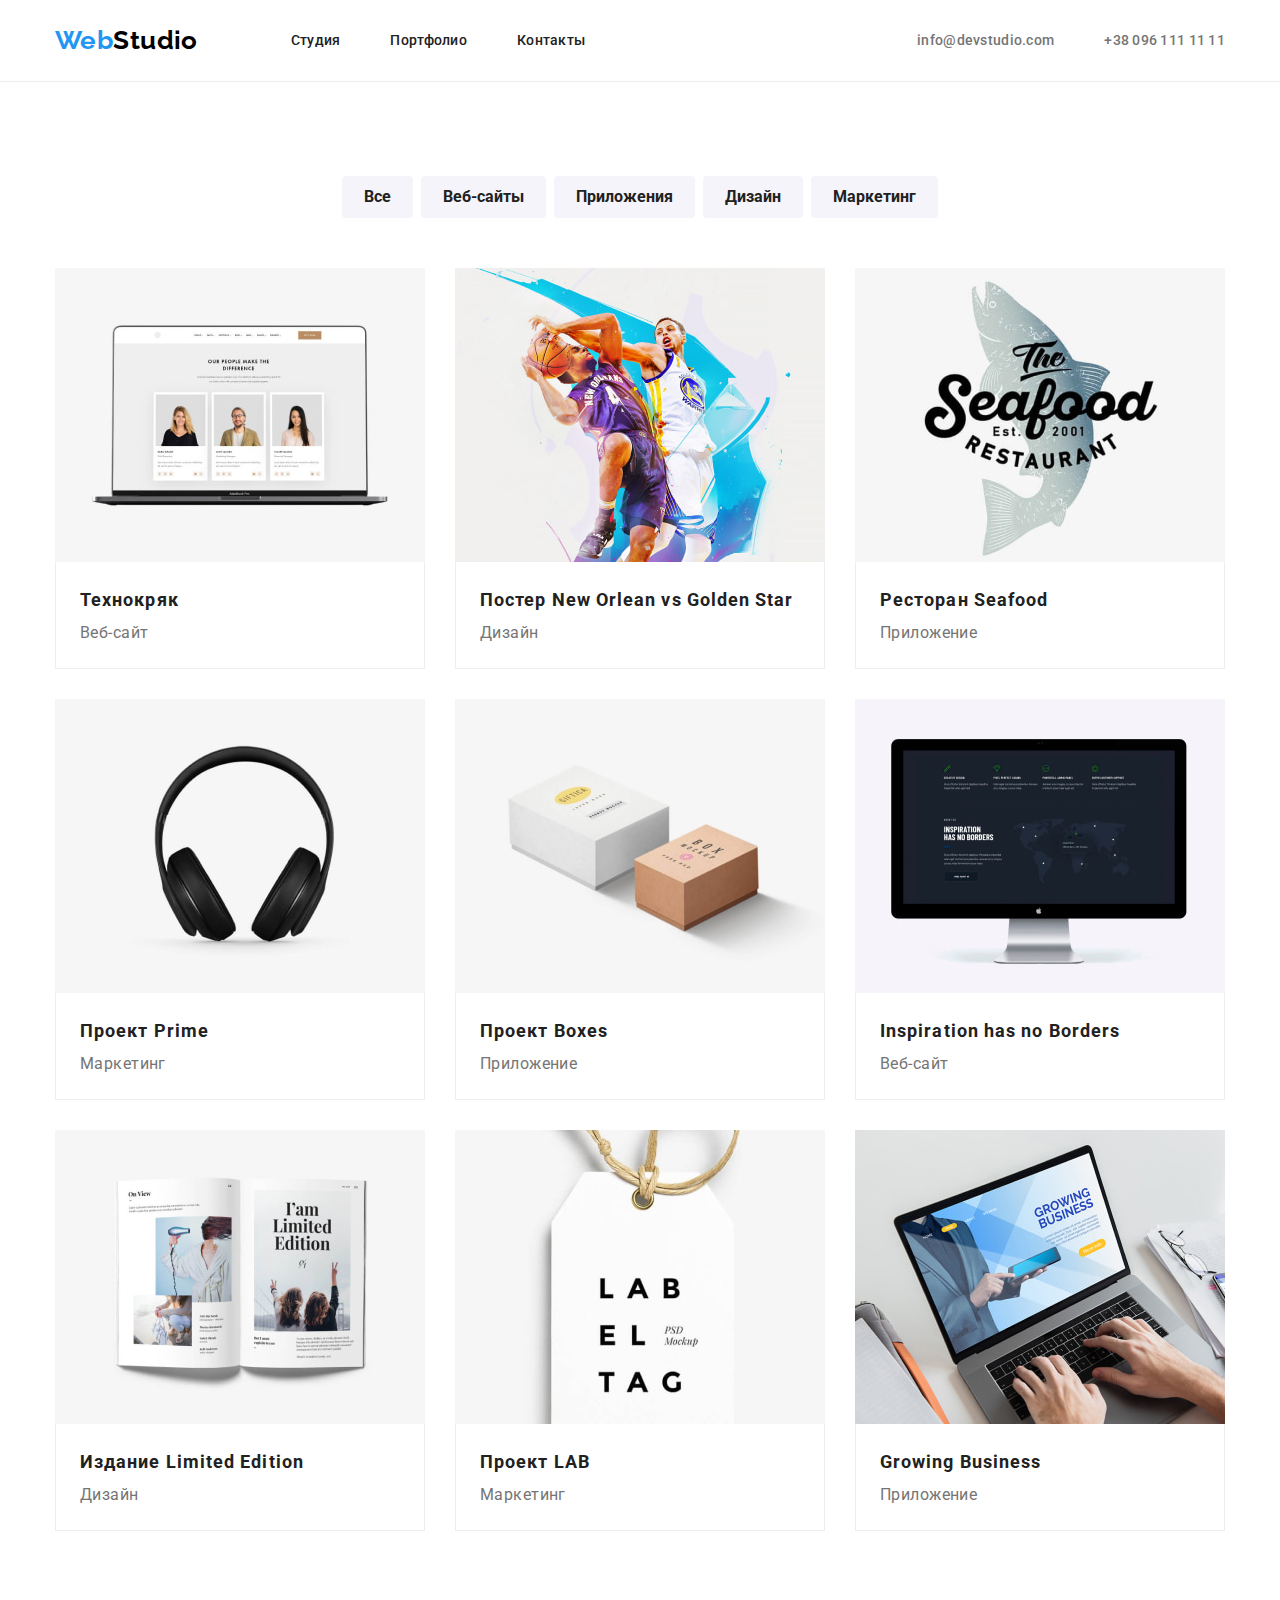
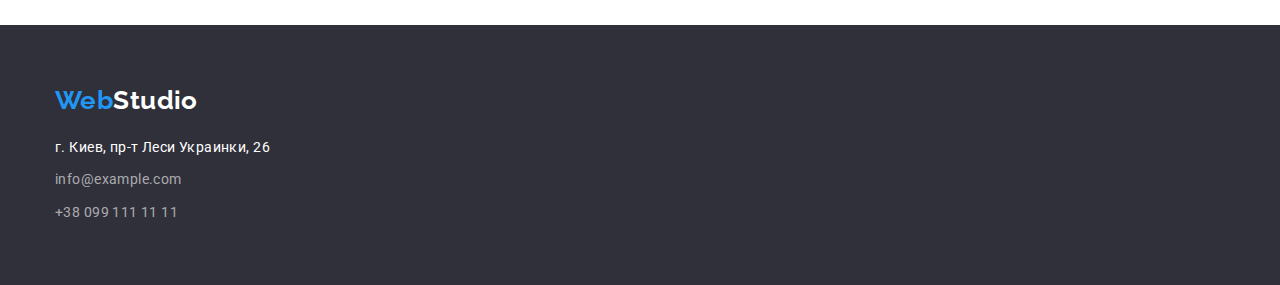
==== portfolio.html @ 74a1ce65 "Initial commit" ====
<!DOCTYPE html>
<html lang="ru">
  <head>
    <meta charset="UTF-8" />
    <meta http-equiv="X-UA-Compatible" content="IE=edge" />
    <meta name="viewport" content="width=device-width, initial-scale=1.0" />
    <title>WebStudio</title>
    <!-- нормалізатор -->
    <link
      rel="stylesheet"
      href="https://cdn.jsdelivr.net/npm/modern-normalize@1.1.0/modern-normalize.min.css"
    />
    <!-- підключення шрифтів -->
    <link rel="preconnect" href="https://fonts.googleapis.com" />
    <link rel="preconnect" href="https://fonts.gstatic.com" crossorigin />
    <link
      href="https://fonts.googleapis.com/css2?family=Raleway:wght@700&family=Roboto:wght@400;500;700;900&display=swap"
      rel="stylesheet"
    />
    <!-- підключення файлу стилів -->
    <link rel="stylesheet" href="./css/styles.css" />
  </head>
  <body>
    <!--заголовок страницы-->
    <header class="header">
      <div class="container">
        <nav class="header-nav">
          <a class="logo link" href=""
            >Web<span class="logo-header">Studio</span></a
          >

          <ul class="header-nav-list">
            <li class="header-nav-item">
              <a class="header-nav-link link" href="./index.html">Студия</a>
            </li>
            <li class="header-nav-item">
              <a class="header-nav-link link" href="">Портфолио</a>
            </li>
            <li class="header-nav-item">
              <a class="header-nav-link link" href="">Контакты</a>
            </li>
          </ul>
          <ul class="header-contacts">
            <li class="header-contacts-item">
              <a
                class="header-contacts-link link"
                href="mailto:info@devstudio.com"
                >info@devstudio.com</a
              >
            </li>
            <li class="header-contacts-item">
              <a class="header-contacts-link link" href="tel:+380961111111"
                >+38 096 111 11 11</a
              >
            </li>
          </ul>
        </nav>
      </div>
    </header>
    <main>
      <div class="header-underline"></div>
      <section class="gallery">
        <div class="container">
          <h1 class="visually-hidden">Галерея работ</h1>
          <ul class="gallery-button-list">
            <li class="gallery-button-item">
              <button class="gallery-button" type="button">Все</button>
            </li>
            <li class="gallery-button-item">
              <button class="gallery-button" type="button">Веб-сайты</button>
            </li>
            <li class="gallery-button-item">
              <button class="gallery-button" type="button">Приложения</button>
            </li>
            <li class="gallery-button-item">
              <button class="gallery-button" type="button">Дизайн</button>
            </li>
            <li class="gallery-button-item">
              <button class="gallery-button" type="button">Маркетинг</button>
            </li>
          </ul>
          <ul class="gallery-card-list">
            <li class="gallery-card-item">
              <img
                src="./images/card1.jpg"
                alt="Веб-сайт Технокряк"
                width="370"
                height="294"
              />

              <div class="gallery-card-desc">
                <h2 class="gallery-card-title">Технокряк</h2>
                <p class="gallery-card-text">Веб-сайт</p>
              </div>
            </li>
            <li class="gallery-card-item">
              <img
                src="./images/card2.jpg"
                alt="Постер New Orlean vs Golden Star"
                width="370"
                height="294"
              />
              <div class="gallery-card-desc">
                <h2 class="gallery-card-title">
                  Постер New Orlean vs Golden Star
                </h2>
                <p class="gallery-card-text">Дизайн</p>
              </div>
            </li>
            <li class="gallery-card-item">
              <img
                src="./images/card3.jpg"
                alt="Ресторан Seafood"
                width="370"
                height="294"
              />
              <div class="gallery-card-desc">
                <h2 class="gallery-card-title">Ресторан Seafood</h2>
                <p class="gallery-card-text">Приложение</p>
              </div>
            </li>
            <li class="gallery-card-item">
              <img
                src="./images/card4.jpg"
                alt="Проект Prime"
                width="370"
                height="294"
              />
              <div class="gallery-card-desc">
                <h2 class="gallery-card-title">Проект Prime</h2>
                <p class="gallery-card-text">Маркетинг</p>
              </div>
            </li>
            <li class="gallery-card-item">
              <img
                src="./images/card5.jpg"
                alt="Проект Boxes"
                width="370"
                height="294"
              />
              <div class="gallery-card-desc">
                <h2 class="gallery-card-title">Проект Boxes</h2>
                <p class="gallery-card-text">Приложение</p>
              </div>
            </li>
            <li class="gallery-card-item">
              <img
                src="./images/card6.jpg"
                alt="Веб-сайт Inspiration has no Borders"
                width="370"
                height="294"
              />
              <div class="gallery-card-desc">
                <h2 class="gallery-card-title">Inspiration has no Borders</h2>
                <p class="gallery-card-text">Веб-сайт</p>
              </div>
            </li>
            <li class="gallery-card-item">
              <img
                src="./images/card7.jpg"
                alt="Издание Limited Edition"
                width="370"
                height="294"
              />
              <div class="gallery-card-desc">
                <h2 class="gallery-card-title">Издание Limited Edition</h2>
                <p class="gallery-card-text">Дизайн</p>
              </div>
            </li>
            <li class="gallery-card-item">
              <img
                src="./images/card8.jpg"
                alt="Проект LAB"
                width="370"
                height="294"
              />
              <div class="gallery-card-desc">
                <h2 class="gallery-card-title">Проект LAB</h2>
                <p class="gallery-card-text">Маркетинг</p>
              </div>
            </li>
            <li class="gallery-card-item">
              <img
                src="./images/card9.jpg"
                alt="Growing Business"
                width="370"
                height="294"
              />
              <div class="gallery-card-desc">
                <h2 class="gallery-card-title">Growing Business</h2>
                <p class="gallery-card-text">Приложение</p>
              </div>
            </li>
          </ul>
        </div>
      </section>
    </main>
    <!--подвал страницы-->
    <footer class="footer">
      <div class="footer-container container">
        <a class="logo link" href=""
          >Web<span class="logo-footer">Studio</span></a
        >
        <address class="footer-text">
          <ul class="footer-list">
            <li class="footer-list-item">г. Киев, пр-т Леси Украинки, 26</li>
            <li class="footer-list-item">
              <a class="footer-contacts link" href="mailto:info@example.com"
                >info@example.com</a
              >
            </li>
            <li class="footer-list-item">
              <a class="footer-contacts link" href="tel:+380991111111"
                >+38 099 111 11 11</a
              >
            </li>
          </ul>
        </address>
      </div>
    </footer>
  </body>
</html>
---- css/styles.css ----
:root {
  /* основний шрифт */
  --primary-font: roboto, sans-serif;
  /* шрифт для лого */
  --logo-font: Raleway, sans-serif;
  /* секція з темним фоном */
  /* фон */
  --bgc-dark: #2f303a;
  /* основний колір тексту */
  --color-primary-dark: #ffffff;
  /* колір пошти і номера телефону в футері*/
  --color-footer-contacts: rgba(255, 255, 255, 0.6);

  /* cекція з світлим фоном */
  /* основний фон */
  --bcg-light: #ffffff;
  /* основний колір тексту */
  --color-primary-light: #757575;

  /* секція Наша команда, фон */
  --bcg-team: #f5f4fa;

  /* Лого WebStudio */
  /* перший колір тексту в логотипі */
  --color-logo-primary: #2196f3;
  /* другий колір тексту логотипу в хедері */
  --color-logo-header-secondary: #000000;
  /* другий колір тексту логотипу в футері */
  --color-logo-footer-secondary: #ffffff;

  /* колір тексту навігації і заголовків */
  --color-title-nav: #212121;

  /* колір активності посилань */
  --color-nav-active: #2196f3;

  /* кнопка Hero */
  --bcg-button-primary: #2196f3;
  --color-button: #ffffff;
  /* фон hover кнопки */
  --bcg-button-hover: #188ce8;

  /* кнопка портфоліо */
  --bgc-portfolio-button: #f5f4fa;
  --color-portfolio-button: #212121;
  /* кнопка портфоліо в ховері */
  --bgc-portfolio-button-hover: #2196f3;
  --color-portfolio-button-hover: #ffffff;
}
/* основні властивості body */
body {
  background-color: var(--bcg-light);
  color: var(--color-primary-light);
  font-family: var(--primary-font);
  font-size: 14px;
  font-weight: 400;
  letter-spacing: 0.03em;
}
/* прибирання маркерів в списках */
h1,
h2,
h3,
h4,
h5,
h6,
p {
  margin: 0;
}
ul {
  list-style: none;
  margin: 0;
  padding-left: 0;
}
/* прибирання підкреслення в посиланнях */
.link {
  text-decoration: none;
}
.container {
  width: 1200px;
  padding-left: 15px;
  padding-right: 15px;
  margin-left: auto;
  margin-right: auto;
}
/* Header */
.header {
  padding-top: 25px;
  padding-bottom: 25px;
}
.header-nav {
  display: flex;
  align-items: center;
}
/* WebStudio */
.logo {
  font-family: var(--logo-font);
  font-weight: 700;
  font-size: 26px;
  line-height: 1.2;
  color: var(--color-logo-primary);
}

.logo-header {
  color: var(--color-logo-header-secondary);
}
/* header-nav */
.header-nav-list {
  display: flex;
  margin-left: 93px;
  font-weight: 500;
  line-height: 1.17;
  letter-spacing: 0.02em;
}
.header-nav-item:not(:first-child) {
  margin-left: 50px;
}
.header-nav-link {
  color: var(--color-title-nav);
}
.header-nav-link:hover,
.header-nav-link:focus {
  color: var(--color-nav-active);
}
/* header-contacts */
.header-contacts {
  display: flex;
  margin-left: auto;
  font-weight: 500;
  line-height: 1.14;
  letter-spacing: 0.02em;
  list-style: none;
}
.header-contacts-item:last-child {
  margin-left: 50px;
}
.header-contacts-link {
  color: inherit;
}
.header-contacts-link:hover,
.header-contacts-link:focus {
  color: var(--color-nav-active);
}

/* main */
/* лінія під Хедером */
.header-underline {
  border-bottom: 1px solid #ececec;
}
/* hero */
.hero {
  background-color: var(--bgc-dark);
  letter-spacing: 0.06em;
  padding-top: 200px;
  padding-bottom: 200px;
  text-align: center;
}

.hero-title {
  font-weight: 900;
  font-size: 44px;
  line-height: 1.35;
  margin-bottom: 30px;
  text-transform: uppercase;

  color: var(--color-primary-dark);
}
.hero-button {
  font-family: inherit;
  font-weight: 700;
  font-size: 16px;
  line-height: 1.85;
  padding: 10px 32px;
  cursor: pointer;
  border-width: 0px;
  border-radius: 4px;
  box-shadow: 0 4px 4px rgba(0, 0, 0, 0.15);
  background-color: var(--bcg-button-primary);
  color: var(--color-button);
}
.hero-button:hover,
.hero-button:focus {
  background-color: var(--bcg-button-hover);
}

/* section Features */
.invisible-txt {
  position: absolute;
  width: 1px;
  height: 1px;
  padding: 0;
  margin: -1px;
  overflow: hidden;
  clip: rect(0, 0, 0, 0);
  border: 0;
}
.features {
  padding-top: 94px;
  padding-bottom: 94px;
}
.features-item {
  flex-basis: 270px;
}
.features-item:not(:first-child) {
  margin-left: 30px;
}
.features-list {
  display: flex;
  text-align: left;
}
.features-list-title {
  color: var(--color-title-nav);
  font-weight: 700;
  font-size: 14px;
  line-height: 1.14;
  margin-bottom: 10px;
  text-transform: uppercase;
}

.features-list-txt {
  line-height: 1.7;
}

/* section Servises */
.services {
  padding-top: 0px;
  padding-bottom: 94px;
  text-align: center;
}

.services-list {
  display: flex;
}
.title {
  margin-bottom: 50px;

  font-size: 36px;
  line-height: 1.17;

  color: var(--color-title-nav);
}
.services-item:not(:first-child) {
  margin-left: 30px;
}

/* section team */
.team {
  background-color: var(--bcg-team);
  padding-top: 94px;
  padding-bottom: 94px;
  text-align: center;
}
.team-list {
  display: flex;
}
.team-item:not(:first-child) {
  margin-left: 30px;
}
.team-item {
  padding-bottom: 30px;
  background-color: #ffffff;
  font-size: 16px;
  line-height: 1.19;

  border-radius: 0 0 4px 4px;
  box-shadow: 0px 2px 1px rgba(0, 0, 0, 0.2), 0px 1px 1px rgba(0, 0, 0, 0.14),
    0px 1px 3px rgba(0, 0, 0, 0.12);
}
.team-image {
  display: block;
  margin-bottom: 30px;
}

.team-item-title {
  font-size: inherit;
  margin-bottom: 10px;
  font-weight: 500;

  color: var(--color-title-nav);
}

/* Fotter */

.footer {
  background-color: var(--bgc-dark);
  text-align: left;
  padding-top: 60px;
  padding-bottom: 60px;
}

.logo-footer {
  color: var(--color-logo-footer-secondary);
}

.footer-text {
  font-style: normal;
  margin-top: 20px;
  line-height: 1.7;
  color: var(--color-primary-dark);
}
.footer-list-item:not(:last-child) {
  margin-bottom: 9px;
}
.footer-contacts {
  color: var(--color-footer-contacts);
}

.footer-contacts:hover,
.footer-contacts:focus {
  color: var(--color-nav-active);
}

/* portfolio */
.gallery {
  padding-top: 94px;
  padding-bottom: 94px;
}
/* кнопки */
.gallery-button-list {
  display: flex;
  justify-content: center;
  margin-bottom: 50px;
}
.gallery-button-item:nth-child(n + 2) {
  margin-left: 8px;
}
.gallery-button {
  padding: 6px 22px;
  font-family: inherit;
  font-weight: 700;
  font-size: 16px;
  line-height: 1.85;

  cursor: pointer;
  border: 0px;
  border-radius: 4px;

  background-color: var(--bgc-portfolio-button);
  color: var(--color-portfolio-button);
}

.gallery-button:hover,
.gallery-button:focus {
  background-color: var(--bgc-portfolio-button-hover);
  color: var(--color-portfolio-button-hover);
}
/* галерея */
.gallery-card-list {
  display: flex;
  flex-wrap: wrap;
}
.gallery-card-item {
  /* max-width: 370px; */
  text-align: left;
}
.gallery-card-item:not(:nth-child(3n + 1)) {
  margin-left: 30px;
}
.gallery-card-item:nth-child(-n + 6) {
  margin-bottom: 30px;
}
.gallery-card-item > img {
  display: block;
}
.gallery-card-desc {
  padding: 20px 24px;

  border-left: 1px solid #eeeeee;
  border-bottom: 1px solid #eeeeee;
  border-right: 1px solid #eeeeee;
}
.gallery-card-title {
  font-weight: 700;
  font-size: 18px;
  line-height: 2;
  letter-spacing: 0.06em;

  color: var(--color-title-nav);
}
.gallery-card-text {
  font-size: 16px;
  line-height: 1.87;
}
/* робить елемент невидимим */
.visually-hidden {
  position: absolute;
  white-space: nowrap;
  width: 1px;
  height: 1px;
  overflow: hidden;
  border: 0;
  padding: 0;
  clip: rect(0 0 0 0);
  clip-path: inset(50%);
  margin: -1px;
}
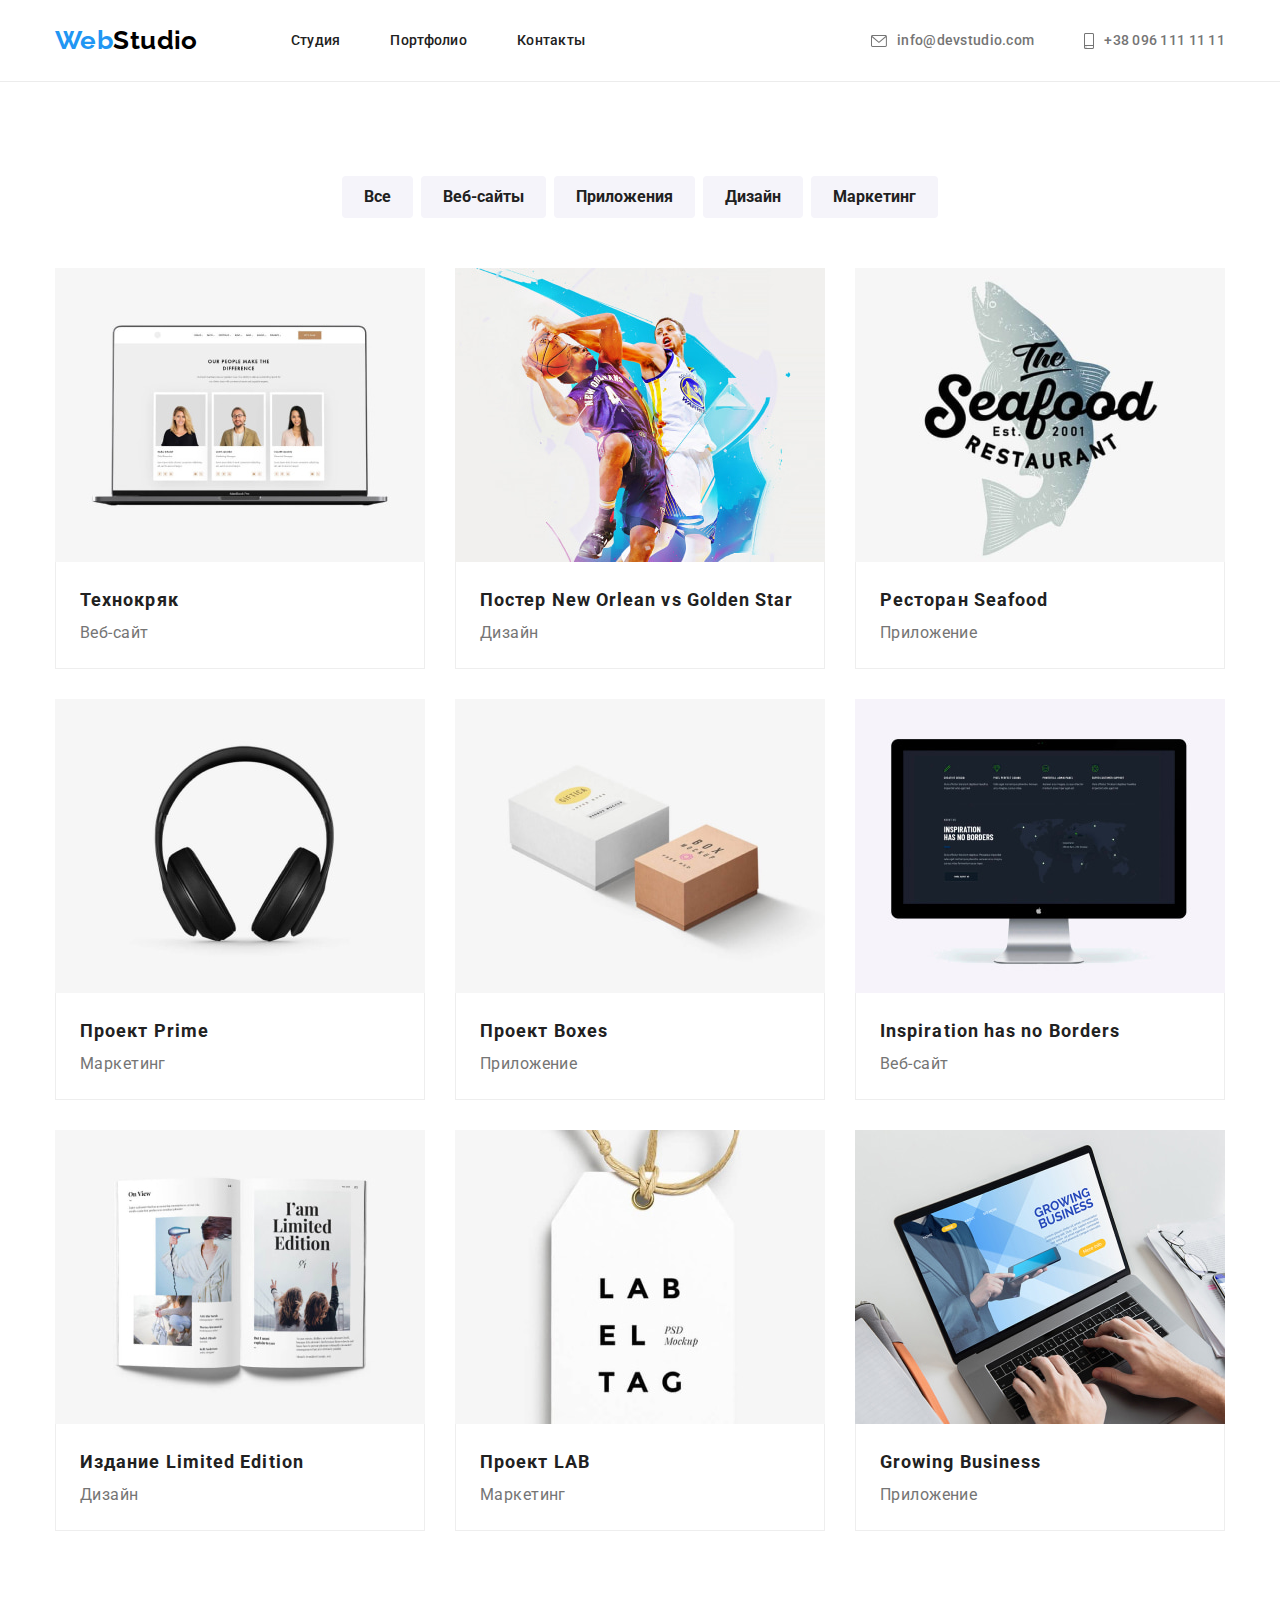
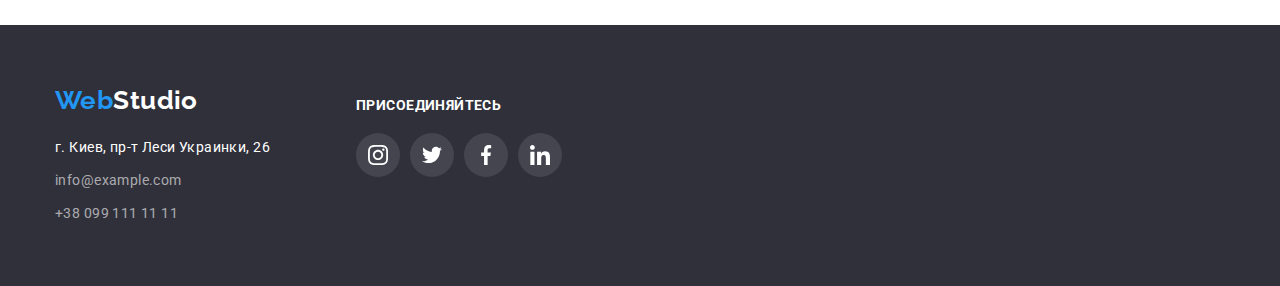
==== commit 41c3a35f: "correct index, portfolio" ====
--- a/portfolio.html
+++ b/portfolio.html
@@ -45,12 +45,19 @@
               <a
                 class="header-contacts-link link"
                 href="mailto:info@devstudio.com"
-                >info@devstudio.com</a
+              >
+                <svg class="header-contacts-post header-contacts-icon">
+                  <use href="./images/symbol-defs.svg#icon-post"></use>
+                </svg>
+                info@devstudio.com</a
               >
             </li>
             <li class="header-contacts-item">
               <a class="header-contacts-link link" href="tel:+380961111111"
-                >+38 096 111 11 11</a
+                ><svg class="header-contacts-phone header-contacts-icon">
+                  <use href="./images/symbol-defs.svg#icon-phone"></use>
+                </svg>
+                +38 096 111 11 11</a
               >
             </li>
           </ul>
@@ -81,115 +88,132 @@
           </ul>
           <ul class="gallery-card-list">
             <li class="gallery-card-item">
-              <img
-                src="./images/card1.jpg"
-                alt="Веб-сайт Технокряк"
-                width="370"
-                height="294"
-              />
-
-              <div class="gallery-card-desc">
-                <h2 class="gallery-card-title">Технокряк</h2>
-                <p class="gallery-card-text">Веб-сайт</p>
-              </div>
-            </li>
-            <li class="gallery-card-item">
-              <img
-                src="./images/card2.jpg"
-                alt="Постер New Orlean vs Golden Star"
-                width="370"
-                height="294"
-              />
-              <div class="gallery-card-desc">
-                <h2 class="gallery-card-title">
-                  Постер New Orlean vs Golden Star
-                </h2>
-                <p class="gallery-card-text">Дизайн</p>
-              </div>
-            </li>
-            <li class="gallery-card-item">
-              <img
-                src="./images/card3.jpg"
-                alt="Ресторан Seafood"
-                width="370"
-                height="294"
-              />
-              <div class="gallery-card-desc">
-                <h2 class="gallery-card-title">Ресторан Seafood</h2>
-                <p class="gallery-card-text">Приложение</p>
-              </div>
-            </li>
-            <li class="gallery-card-item">
-              <img
-                src="./images/card4.jpg"
-                alt="Проект Prime"
-                width="370"
-                height="294"
-              />
-              <div class="gallery-card-desc">
-                <h2 class="gallery-card-title">Проект Prime</h2>
-                <p class="gallery-card-text">Маркетинг</p>
-              </div>
-            </li>
-            <li class="gallery-card-item">
-              <img
-                src="./images/card5.jpg"
-                alt="Проект Boxes"
-                width="370"
-                height="294"
-              />
-              <div class="gallery-card-desc">
-                <h2 class="gallery-card-title">Проект Boxes</h2>
-                <p class="gallery-card-text">Приложение</p>
-              </div>
-            </li>
-            <li class="gallery-card-item">
-              <img
-                src="./images/card6.jpg"
-                alt="Веб-сайт Inspiration has no Borders"
-                width="370"
-                height="294"
-              />
-              <div class="gallery-card-desc">
-                <h2 class="gallery-card-title">Inspiration has no Borders</h2>
-                <p class="gallery-card-text">Веб-сайт</p>
-              </div>
-            </li>
-            <li class="gallery-card-item">
-              <img
-                src="./images/card7.jpg"
-                alt="Издание Limited Edition"
-                width="370"
-                height="294"
-              />
-              <div class="gallery-card-desc">
-                <h2 class="gallery-card-title">Издание Limited Edition</h2>
-                <p class="gallery-card-text">Дизайн</p>
-              </div>
-            </li>
-            <li class="gallery-card-item">
-              <img
-                src="./images/card8.jpg"
-                alt="Проект LAB"
-                width="370"
-                height="294"
-              />
-              <div class="gallery-card-desc">
-                <h2 class="gallery-card-title">Проект LAB</h2>
-                <p class="gallery-card-text">Маркетинг</p>
-              </div>
-            </li>
-            <li class="gallery-card-item">
-              <img
-                src="./images/card9.jpg"
-                alt="Growing Business"
-                width="370"
-                height="294"
-              />
-              <div class="gallery-card-desc">
-                <h2 class="gallery-card-title">Growing Business</h2>
-                <p class="gallery-card-text">Приложение</p>
-              </div>
+              <a class="gallery-card-link link" href="">
+                <img
+                  src="./images/card1.jpg"
+                  alt="Веб-сайт Технокряк"
+                  width="370"
+                  height="294"
+                />
+                <div class="gallery-card-desc">
+                  <h2 class="gallery-card-title">Технокряк</h2>
+                  <p class="gallery-card-text">Веб-сайт</p>
+                </div>
+              </a>
+            </li>
+            <li class="gallery-card-item">
+              <a class="gallery-card-link link" href="">
+                <img
+                  src="./images/card2.jpg"
+                  alt="Постер New Orlean vs Golden Star"
+                  width="370"
+                  height="294"
+                />
+                <div class="gallery-card-desc">
+                  <h2 class="gallery-card-title">
+                    Постер New Orlean vs Golden Star
+                  </h2>
+                  <p class="gallery-card-text">Дизайн</p>
+                </div>
+              </a>
+            </li>
+            <li class="gallery-card-item">
+              <a class="gallery-card-link link" href=""
+                ><img
+                  src="./images/card3.jpg"
+                  alt="Ресторан Seafood"
+                  width="370"
+                  height="294"
+                />
+                <div class="gallery-card-desc">
+                  <h2 class="gallery-card-title">Ресторан Seafood</h2>
+                  <p class="gallery-card-text">Приложение</p>
+                </div>
+              </a>
+            </li>
+            <li class="gallery-card-item">
+              <a class="gallery-card-link link" href=""
+                ><img
+                  src="./images/card4.jpg"
+                  alt="Проект Prime"
+                  width="370"
+                  height="294"
+                />
+                <div class="gallery-card-desc">
+                  <h2 class="gallery-card-title">Проект Prime</h2>
+                  <p class="gallery-card-text">Маркетинг</p>
+                </div>
+              </a>
+            </li>
+            <li class="gallery-card-item">
+              <a class="gallery-card-link link" href=""
+                ><img
+                  src="./images/card5.jpg"
+                  alt="Проект Boxes"
+                  width="370"
+                  height="294"
+                />
+                <div class="gallery-card-desc">
+                  <h2 class="gallery-card-title">Проект Boxes</h2>
+                  <p class="gallery-card-text">Приложение</p>
+                </div>
+              </a>
+            </li>
+            <li class="gallery-card-item">
+              <a class="gallery-card-link link" href=""
+                ><img
+                  src="./images/card6.jpg"
+                  alt="Веб-сайт Inspiration has no Borders"
+                  width="370"
+                  height="294"
+                />
+                <div class="gallery-card-desc">
+                  <h2 class="gallery-card-title">Inspiration has no Borders</h2>
+                  <p class="gallery-card-text">Веб-сайт</p>
+                </div>
+              </a>
+            </li>
+            <li class="gallery-card-item">
+              <a class="gallery-card-link link" href=""
+                ><img
+                  src="./images/card7.jpg"
+                  alt="Издание Limited Edition"
+                  width="370"
+                  height="294"
+                />
+                <div class="gallery-card-desc">
+                  <h2 class="gallery-card-title">Издание Limited Edition</h2>
+                  <p class="gallery-card-text">Дизайн</p>
+                </div>
+              </a>
+            </li>
+            <li class="gallery-card-item">
+              <a class="gallery-card-link link" href=""
+                ><img
+                  src="./images/card8.jpg"
+                  alt="Проект LAB"
+                  width="370"
+                  height="294"
+                />
+                <div class="gallery-card-desc">
+                  <h2 class="gallery-card-title">Проект LAB</h2>
+                  <p class="gallery-card-text">Маркетинг</p>
+                </div>
+              </a>
+            </li>
+            <li class="gallery-card-item">
+              <a class="gallery-card-link link" href=""
+                ><img
+                  src="./images/card9.jpg"
+                  alt="Growing Business"
+                  width="370"
+                  height="294"
+                />
+                <div class="gallery-card-desc">
+                  <h2 class="gallery-card-title">Growing Business</h2>
+                  <p class="gallery-card-text">Приложение</p>
+                </div>
+              </a>
             </li>
           </ul>
         </div>
@@ -198,24 +222,59 @@
     <!--подвал страницы-->
     <footer class="footer">
       <div class="footer-container container">
-        <a class="logo link" href=""
-          >Web<span class="logo-footer">Studio</span></a
-        >
-        <address class="footer-text">
-          <ul class="footer-list">
-            <li class="footer-list-item">г. Киев, пр-т Леси Украинки, 26</li>
-            <li class="footer-list-item">
-              <a class="footer-contacts link" href="mailto:info@example.com"
-                >info@example.com</a
-              >
-            </li>
-            <li class="footer-list-item">
-              <a class="footer-contacts link" href="tel:+380991111111"
-                >+38 099 111 11 11</a
-              >
-            </li>
-          </ul>
-        </address>
+        <div class="footer-inner-adress">
+          <a class="logo link" href=""
+            >Web<span class="logo-footer">Studio</span></a
+          >
+          <address class="footer-text">
+            <ul class="footer-list">
+              <li class="footer-list-item">г. Киев, пр-т Леси Украинки, 26</li>
+              <li class="footer-list-item">
+                <a class="footer-contacts link" href="mailto:info@example.com"
+                  >info@example.com</a
+                >
+              </li>
+              <li class="footer-list-item">
+                <a class="footer-contacts link" href="tel:+380991111111"
+                  >+38 099 111 11 11</a
+                >
+              </li>
+            </ul>
+          </address>
+        </div>
+        <div class="footer-inner-link">
+          <p>присоединяйтесь</p>
+          <ul class="social-links">
+            <li class="social-item">
+              <a class="social-link" href="">
+                <svg class="social-link-icon">
+                  <use href="./images/symbol-defs.svg#icon-instagram"></use>
+                </svg>
+              </a>
+            </li>
+            <li class="social-item">
+              <a class="social-link" href="">
+                <svg class="social-link-icon">
+                  <use href="./images/symbol-defs.svg#icon-twitter"></use>
+                </svg>
+              </a>
+            </li>
+            <li class="social-item">
+              <a class="social-link" href="">
+                <svg class="social-link-icon">
+                  <use href="./images/symbol-defs.svg#icon-facebook"></use>
+                </svg>
+              </a>
+            </li>
+            <li class="social-item">
+              <a class="social-link" href="">
+                <svg class="social-link-icon">
+                  <use href="./images/symbol-defs.svg#icon-linkedin"></use>
+                </svg>
+              </a>
+            </li>
+          </ul>
+        </div>
       </div>
     </footer>
   </body>
--- a/css/styles.css
+++ b/css/styles.css
@@ -34,6 +34,9 @@
   /* колір активності посилань */
   --color-nav-active: #2196f3;
 
+  /* фон в секції Hero */
+  --bcg-hero: #c4c4c4;
+
   /* кнопка Hero */
   --bcg-button-primary: #2196f3;
   --color-button: #ffffff;
@@ -46,7 +49,9 @@
   /* кнопка портфоліо в ховері */
   --bgc-portfolio-button-hover: #2196f3;
   --color-portfolio-button-hover: #ffffff;
-}
+  --color-clients: #afb1b8;
+}
+
 /* основні властивості body */
 body {
   background-color: var(--bcg-light);
@@ -82,6 +87,9 @@
   margin-left: auto;
   margin-right: auto;
 }
+a:focus-visible {
+  outline: 0px;
+}
 /* Header */
 .header {
   padding-top: 25px;
@@ -124,6 +132,7 @@
 /* header-contacts */
 .header-contacts {
   display: flex;
+
   margin-left: auto;
   font-weight: 500;
   line-height: 1.14;
@@ -134,11 +143,26 @@
   margin-left: 50px;
 }
 .header-contacts-link {
+  display: flex;
+  align-items: center;
+
   color: inherit;
 }
 .header-contacts-link:hover,
 .header-contacts-link:focus {
   color: var(--color-nav-active);
+}
+.header-contacts-icon {
+  fill: currentColor;
+  margin-right: 10px;
+}
+.header-contacts-post {
+  width: 16px;
+  height: 12px;
+}
+.header-contacts-phone {
+  width: 10px;
+  height: 16px;
 }
 
 /* main */
@@ -148,11 +172,19 @@
 }
 /* hero */
 .hero {
-  background-color: var(--bgc-dark);
+  background-color: var(--bcg-hero);
   letter-spacing: 0.06em;
   padding-top: 200px;
   padding-bottom: 200px;
   text-align: center;
+  background-image: linear-gradient(
+      rgba(47, 48, 58, 0.4),
+      rgba(47, 48, 58, 0.4)
+    ),
+    url(../images/hero-img.jpg);
+  background-repeat: no-repeat;
+  background-position: calc(100% / 2) calc(100% / 2);
+  background-size: 1600px, 1600px;
 }
 
 .hero-title {
@@ -161,7 +193,6 @@
   line-height: 1.35;
   margin-bottom: 30px;
   text-transform: uppercase;
-
   color: var(--color-primary-dark);
 }
 .hero-button {
@@ -197,16 +228,30 @@
   padding-top: 94px;
   padding-bottom: 94px;
 }
+.features-list {
+  display: flex;
+  text-align: left;
+}
 .features-item {
   flex-basis: 270px;
 }
 .features-item:not(:first-child) {
   margin-left: 30px;
 }
-.features-list {
-  display: flex;
-  text-align: left;
-}
+.features-wrap {
+  display: flex;
+  align-items: center;
+  justify-content: center;
+  width: 100%;
+  height: 120px;
+  margin-bottom: 30px;
+  background-color: var(--bcg-team);
+}
+.features-icon {
+  width: 70px;
+  height: 70px;
+}
+
 .features-list-title {
   color: var(--color-title-nav);
   font-weight: 700;
@@ -274,8 +319,75 @@
   font-size: inherit;
   margin-bottom: 10px;
   font-weight: 500;
-
   color: var(--color-title-nav);
+}
+.team-item-txt {
+  margin-bottom: 16px;
+}
+.social-links {
+  display: flex;
+  align-items: center;
+  justify-content: center;
+}
+.social-item:not(:last-child) {
+  margin-right: 10px;
+}
+.social-link {
+  display: flex;
+  align-items: center;
+  justify-content: center;
+  width: 44px;
+  height: 44px;
+  border: 1px solid transparent;
+  border-radius: 50% 50%;
+  color: var(--color-clients);
+}
+.social-link:hover,
+.social-link:focus {
+  color: var(--color-button);
+  background-color: var(--color-nav-active);
+}
+
+.social-link-icon {
+  width: 20px;
+  height: 20px;
+  fill: currentColor;
+}
+/* Our clients Наші постійні клієнти */
+
+.clients {
+  padding-top: 94px;
+  padding-bottom: 94px;
+  text-align: center;
+}
+.clients-list {
+  display: flex;
+  align-items: center;
+  justify-content: center;
+}
+.clients-link {
+  display: flex;
+  align-items: center;
+  justify-content: center;
+
+  width: 170px;
+  height: 92px;
+  border: 1px solid var(--color-clients);
+  border-radius: 4px;
+  color: var(--color-clients);
+}
+.clients-item:not(:last-child) {
+  margin-right: 30px;
+}
+.clients-link .icon {
+  width: 106px;
+  height: 60px;
+  fill: currentColor;
+}
+.clients-link:hover,
+.clients-link:focus {
+  border-color: var(--color-nav-active);
+  color: var(--color-nav-active);
 }
 
 /* Fotter */
@@ -287,6 +399,12 @@
   padding-bottom: 60px;
 }
 
+.footer-container {
+  display: flex;
+}
+.footer-inner-adress {
+  margin-right: 70px;
+}
 .logo-footer {
   color: var(--color-logo-footer-secondary);
 }
@@ -294,8 +412,11 @@
 .footer-text {
   font-style: normal;
   margin-top: 20px;
-  line-height: 1.7;
+  line-height: 1.71;
   color: var(--color-primary-dark);
+}
+.footer-list {
+  width: 231px;
 }
 .footer-list-item:not(:last-child) {
   margin-bottom: 9px;
@@ -309,6 +430,29 @@
   color: var(--color-nav-active);
 }
 
+.footer-inner-link {
+  margin-top: 12px;
+  font-weight: 700;
+  text-transform: uppercase;
+  line-height: 1.17;
+  color: var(--color-primary-dark);
+}
+.footer-inner-link > .social-links {
+  margin-top: 20px;
+  fill: currentColor;
+}
+.footer-inner-link .social-link {
+  background-color: rgba(255, 255, 255, 0.1);
+  color: var(--color-primary-dark);
+}
+.footer-inner-link .social-link:hover,
+.footer-inner-link .social-link:focus {
+  background-color: var(--color-nav-active);
+}
+
+.footer-inner-link .social-link-icon {
+  fill: currentColor;
+}
 /* portfolio */
 .gallery {
   padding-top: 94px;
@@ -342,23 +486,30 @@
 .gallery-button:focus {
   background-color: var(--bgc-portfolio-button-hover);
   color: var(--color-portfolio-button-hover);
+  box-shadow: 0px 2px 2px 0px rgba(0, 0, 0, 0.12),
+    0px 1px 2px 0px rgba(0, 0, 0, 0.08), 0px 3px 1px 0px rgba(0, 0, 0, 0.1);
 }
 /* галерея */
 .gallery-card-list {
   display: flex;
   flex-wrap: wrap;
 }
-.gallery-card-item {
+.gallery-card-link {
   /* max-width: 370px; */
+  display: block;
   text-align: left;
 }
 .gallery-card-item:not(:nth-child(3n + 1)) {
   margin-left: 30px;
 }
+.gallery-card-link:hover {
+  box-shadow: 1px 4px 6px 0px rgba(0, 0, 0, 0.16),
+    0px 4px 4px 0px rgba(0, 0, 0, 0.06), 0px 1px 1px 0px rgba(0, 0, 0, 0.12);
+}
 .gallery-card-item:nth-child(-n + 6) {
   margin-bottom: 30px;
 }
-.gallery-card-item > img {
+.gallery-card-item img {
   display: block;
 }
 .gallery-card-desc {
@@ -379,6 +530,7 @@
 .gallery-card-text {
   font-size: 16px;
   line-height: 1.87;
+  color: var(--color-primary-light);
 }
 /* робить елемент невидимим */
 .visually-hidden {
